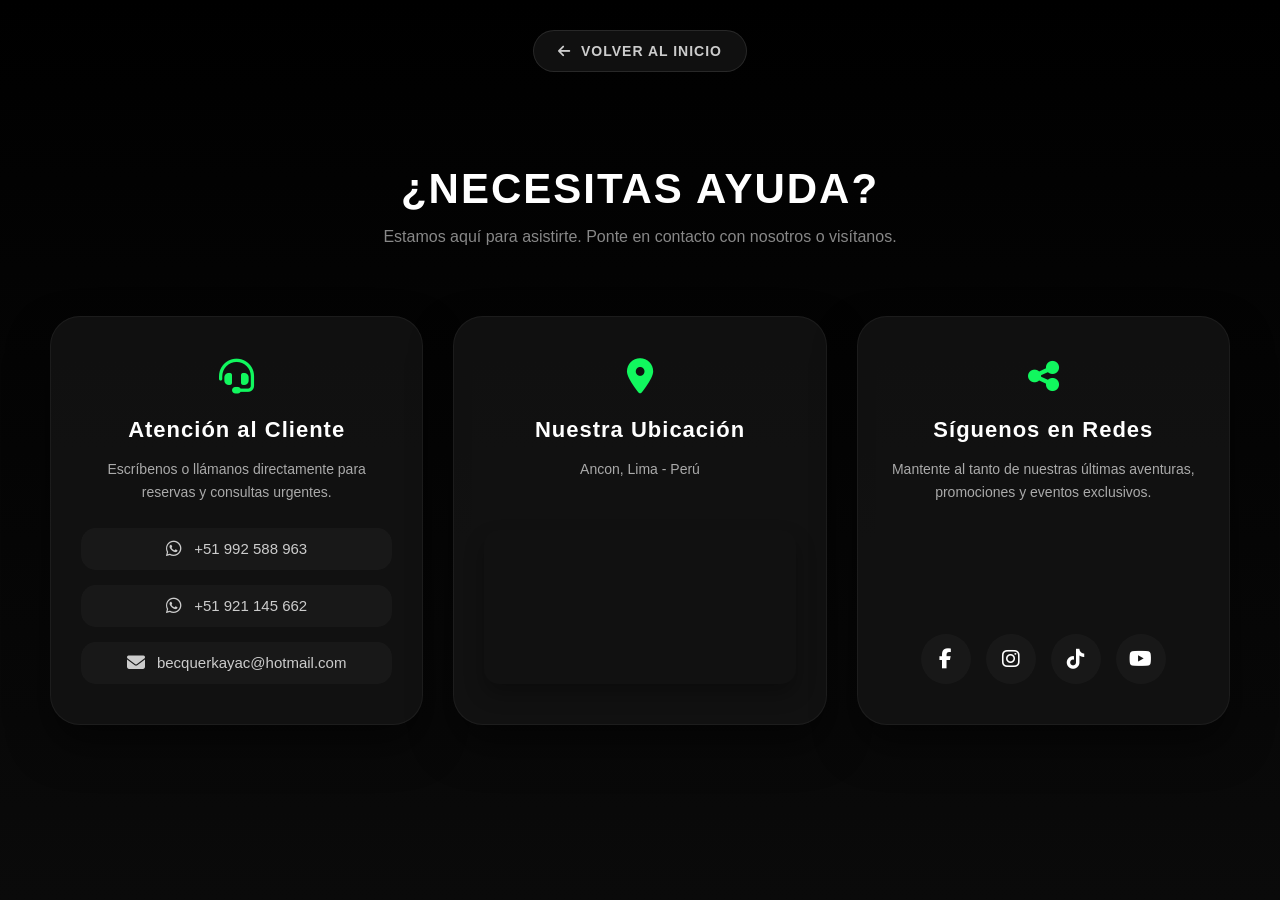
==== ayuda.html @ c469dd8b "Add files via upload" ====
<!DOCTYPE html>
<html lang="es">

<head>
    <meta charset="UTF-8">
    <title>Ayuda y Contacto - Becker</title>
    <link rel="stylesheet" href="ayuda.css">
    <link rel="stylesheet" href="https://cdnjs.cloudflare.com/ajax/libs/font-awesome/6.4.0/css/all.min.css">
</head>

<body>

    <div class="back-home-container">
        <a href="index.html" class="btn-back-home">
            <i class="fa-solid fa-arrow-left"></i> Volver al Inicio
        </a>
    </div>
    <section class="help-section">
        <div class="help-container">
            <div class="help-header">
                <h2>¿Necesitas Ayuda?</h2>
                <p>Estamos aquí para asistirte. Ponte en contacto con nosotros o visítanos.</p>
            </div>

            <div class="help-grid">

                <div class="help-card animate-card">
                    <div class="card-icon"><i class="fa-solid fa-headset"></i></div>
                    <h3>Atención al Cliente</h3>
                    <p>Escríbenos o llámanos directamente para reservas y consultas urgentes.</p>

                    <div class="contact-info">
                        <a href="https://wa.me/51992588963?text=hola%20vengo%20de%20la%20pagina%20web%20y%20quiero%20mas%20informacion%20sobre%20sus%20servicios"
                            target="_blank" class="contact-item">
                            <i class="fa-brands fa-whatsapp"></i> +51 992 588 963
                        </a>
                        <a href="https://wa.me/51921145662?text=hola%20vengo%20de%20la%20pagina%20web%20y%20quiero%20mas%20informacion%20sobre%20sus%20servicios"
                            target="_blank" class="contact-item">
                            <i class="fa-brands fa-whatsapp"></i> +51 921 145 662
                            <a href="mailto:becquerkayac@hotmail.com?subject=Consulta%20desde%20la%20Web"
                                class="contact-item">
                                <i class="fa-solid fa-envelope"></i> becquerkayac@hotmail.com
                            </a>
                    </div>
                </div>

                <div class="help-card animate-card">
                    <div class="card-icon"><i class="fa-solid fa-location-dot"></i></div>
                    <h3>Nuestra Ubicación</h3>
                    <p>Ancon, Lima - Perú</p>

                    <div class="map-container">
                        <iframe
                            src="https://maps.google.com/maps?q=6RG7%2B5H%20Anc%C3%B3n,%20Per%C3%BA&z=16&output=embed"
                            width="100%" height="150" style="border:0; border-radius: 17px;" allowfullscreen=""
                            loading="lazy">
                        </iframe>
                    </div>
                </div>

                <div class="help-card animate-card">
                    <div class="card-icon"><i class="fa-solid fa-share-nodes"></i></div>
                    <h3>Síguenos en Redes</h3>
                    <p>Mantente al tanto de nuestras últimas aventuras, promociones y eventos exclusivos.</p>

                    <div class="social-links">
                        <a href="https://www.facebook.com/esparcimientonauticobecquer" target="_blank"
                            class="social-btn facebook" aria-label="Facebook">
                            <i class="fa-brands fa-facebook-f"></i>
                        </a>
                        <a href="https://www.instagram.com/becquer_turismo_deporte/" target="_blank"
                            class="social-btn instagram" aria-label="Instagram">
                            <i class="fa-brands fa-instagram"></i>
                        </a>
                        <a href="https://www.tiktok.com/@becquer_ancon" target="_blank" class="social-btn tiktok"
                            aria-label="TikTok">
                            <i class="fa-brands fa-tiktok"></i>
                        </a>
                        <a href="https://www.youtube.com/@becquersoliscruz674" target="_blank"
                            class="social-btn youtube" aria-label="YouTube">
                            <i class="fa-brands fa-youtube"></i>
                        </a>
                    </div>
                </div>

            </div>
        </div>
    </section>

</body>

</html>
---- ayuda.css ----
* {
    margin: 0;
    padding: 0;
    box-sizing: border-box;
    font-family: 'Segoe UI', sans-serif;
}

.back-home-container {
    position: absolute;
    top: 30px;
    width: 100%;
    display: flex;
    justify-content: center;
    align-items: center;
    z-index: 100;
    pointer-events: none;
}

.btn-back-home {
    display: inline-flex;
    align-items: center;
    gap: 10px;
    color: #ccc;
    text-decoration: none;
    font-size: 14px;
    font-weight: bold;
    text-transform: uppercase;
    letter-spacing: 1px;
    padding: 12px 24px;
    background: rgba(20, 20, 20, 0.8);
    border: 1px solid rgba(255, 255, 255, 0.1);
    border-radius: 30px;
    transition: all 0.3s ease;
    pointer-events: auto;
    backdrop-filter: blur(5px);
}

.btn-back-home:hover {
    color: #000;
    background: #11f75e;
    border-color: #11f75e;
    transform: translateY(-3px);
    box-shadow: 0 10px 20px rgba(17, 247, 94, 0.2);
}

@media (max-width: 768px) {
    .back-home-container {
        position: relative;
        top: 20px;
        margin-bottom: 20px;
    }

    .help-section {
        padding-top: 20px;
    }
}

body {
    background: #000;
    color: white;
}

.help-section {
    min-height: 100vh;
    width: 100%;
    display: flex;
    justify-content: center;
    align-items: center;
    background: linear-gradient(to bottom, #000000, #0a0a0a);
    padding: 80px 20px;
}

.help-container {
    max-width: 1200px;
    width: 100%;
    margin: 0 auto;
}

.help-header {
    text-align: center;
    margin-bottom: 60px;
}

.help-header h2 {
    font-size: 42px;
    letter-spacing: 2px;
    text-transform: uppercase;
    margin-bottom: 15px;
    color: white;
}

.help-header p {
    font-size: 16px;
    color: #888;
}

.help-grid {
    display: grid;
    grid-template-columns: repeat(auto-fit, minmax(320px, 1fr));
    gap: 30px;
    padding: 10px;
}

.help-card {
    background: rgba(20, 20, 20, 0.8);
    border: 1px solid rgba(255, 255, 255, 0.05);
    border-radius: 30px;
    padding: 40px 30px;
    text-align: center;
    transition: all 0.4s ease;
    box-shadow: 0 20px 40px rgba(0, 0, 0, 0.5);
    display: flex;
    flex-direction: column;
    align-items: center;
}

.help-card:hover {
    transform: translateY(-10px);
    border-color: #11f75e;
    box-shadow: 0 30px 60px rgba(17, 247, 94, 0.1);
}

.card-icon {
    font-size: 35px;
    color: #11f75e;
    margin-bottom: 20px;
}

.help-card h3 {
    font-size: 22px;
    margin-bottom: 15px;
    letter-spacing: 1px;
}

.help-card p {
    font-size: 14px;
    color: #aaa;
    line-height: 1.6;
    margin-bottom: 25px;
}

.contact-info {
    width: 100%;
    display: flex;
    flex-direction: column;
    gap: 15px;
}

.contact-item {
    display: flex;
    align-items: center;
    justify-content: center;
    gap: 12px;
    color: #ccc;
    text-decoration: none;
    font-size: 15px;
    padding: 12px;
    background: rgba(255, 255, 255, 0.03);
    border-radius: 15px;
    transition: 0.3s;
    width: 100%;
}

.contact-item:hover {
    background: rgba(17, 247, 94, 0.1);
    color: #11f75e;
}

.contact-item i {
    font-size: 18px;
}

.map-container {
    width: 100%;
    margin-top: auto;
    border-radius: 15px;
    overflow: hidden;
    box-shadow: 0 10px 20px rgba(0, 0, 0, 0.3);
}

.social-links {
    display: flex;
    gap: 15px;
    justify-content: center;
    margin-top: auto;
}

.social-btn {
    width: 50px;
    height: 50px;
    border-radius: 50%;
    background: rgba(255, 255, 255, 0.03);
    display: flex;
    justify-content: center;
    align-items: center;
    color: white;
    font-size: 20px;
    text-decoration: none;
    transition: 0.3s cubic-bezier(0.175, 0.885, 0.32, 1.275);
}

.social-btn:hover {
    transform: scale(1.15);
    color: #000;
}

.social-btn.facebook:hover {
    background: #1877f2;
}

.social-btn.instagram:hover {
    background: #e1306c;
}

.social-btn.tiktok:hover {
    background: #fff;
    color: #000;
}

.social-btn.youtube:hover {
    background: #ff0000;
}

@media (max-width: 768px) {
    .help-header h2 {
        font-size: 32px;
    }

    .help-grid {
        grid-template-columns: 1fr;
    }
}
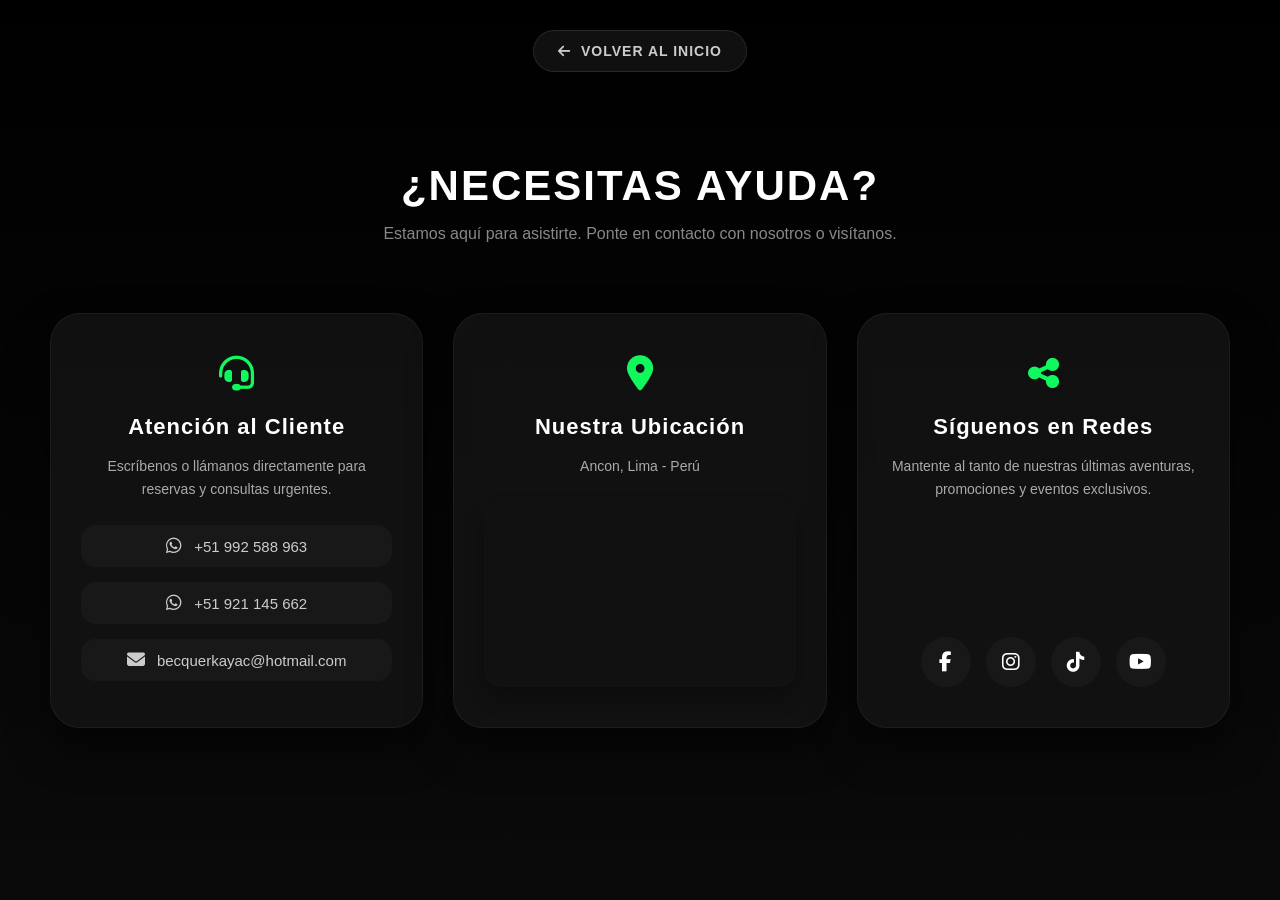
==== commit 796e8d06: "Update ayuda.html" ====
--- a/ayuda.html
+++ b/ayuda.html
@@ -3,6 +3,7 @@
 
 <head>
     <meta charset="UTF-8">
+    <meta name="viewport" content="width=device-width, initial-scale=1.0">
     <title>Ayuda y Contacto - Becker</title>
     <link rel="stylesheet" href="ayuda.css">
     <link rel="stylesheet" href="https://cdnjs.cloudflare.com/ajax/libs/font-awesome/6.4.0/css/all.min.css">
@@ -15,6 +16,7 @@
             <i class="fa-solid fa-arrow-left"></i> Volver al Inicio
         </a>
     </div>
+
     <section class="help-section">
         <div class="help-container">
             <div class="help-header">
@@ -37,10 +39,11 @@
                         <a href="https://wa.me/51921145662?text=hola%20vengo%20de%20la%20pagina%20web%20y%20quiero%20mas%20informacion%20sobre%20sus%20servicios"
                             target="_blank" class="contact-item">
                             <i class="fa-brands fa-whatsapp"></i> +51 921 145 662
-                            <a href="mailto:becquerkayac@hotmail.com?subject=Consulta%20desde%20la%20Web"
-                                class="contact-item">
-                                <i class="fa-solid fa-envelope"></i> becquerkayac@hotmail.com
-                            </a>
+                        </a>
+                        <a href="mailto:becquerkayac@hotmail.com?subject=Consulta%20desde%20la%20Web"
+                            class="contact-item">
+                            <i class="fa-solid fa-envelope"></i> becquerkayac@hotmail.com
+                        </a>
                     </div>
                 </div>
 
@@ -51,8 +54,8 @@
 
                     <div class="map-container">
                         <iframe
-                            src="https://maps.google.com/maps?q=6RG7%2B5H%20Anc%C3%B3n,%20Per%C3%BA&z=16&output=embed"
-                            width="100%" height="150" style="border:0; border-radius: 17px;" allowfullscreen=""
+                            src="https://www.google.com/maps/embed?pb=!11m18!1m12!1m3!1d3908.435794503792!2d-77.1784964!3d-11.7513155!2m3!1f0!2f0!3f0!3m2!1i1024!2i768!4f13.1!3m3!1m2!1s0x91068940608fa8d7%3A0x6b107e3bc57b545f!2sMalec%C3%B3n%20Ferreyros%2C%20Anc%C3%B3n!5e0!3m2!1ses!2spe!4v1710000000000!5m2!1ses!2spe"
+                            width="100%" height="180" style="border:0; border-radius: 17px;" allowfullscreen=""
                             loading="lazy">
                         </iframe>
                     </div>
@@ -89,4 +92,4 @@
 
 </body>
 
-</html>+</html>
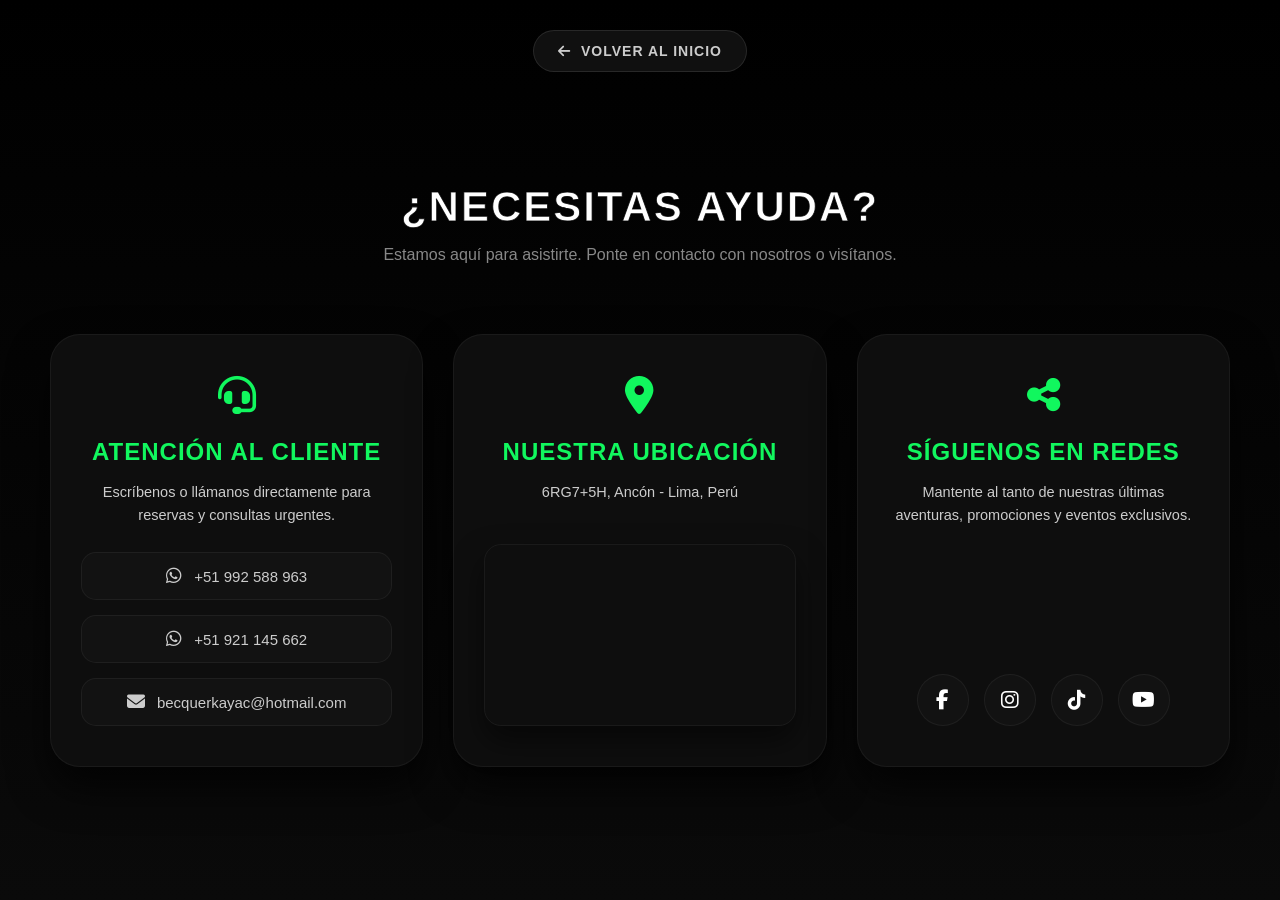
==== commit fb1789f6: "Update ayuda.html" ====
--- a/ayuda.html
+++ b/ayuda.html
@@ -47,19 +47,22 @@
                     </div>
                 </div>
 
-                <div class="help-card animate-card">
-                    <div class="card-icon"><i class="fa-solid fa-location-dot"></i></div>
-                    <h3>Nuestra Ubicación</h3>
-                    <p>Ancon, Lima - Perú</p>
+               <div class="help-card animate-card">
+    <div class="card-icon"><i class="fa-solid fa-location-dot"></i></div>
+    <h3>Nuestra Ubicación</h3>
+    <p>6RG7+5H, Ancón - Lima, Perú</p>
 
-                    <div class="map-container">
-                        <iframe
-                            src="https://www.google.com/maps/embed?pb=!11m18!1m12!1m3!1d3908.435794503792!2d-77.1784964!3d-11.7513155!2m3!1f0!2f0!3f0!3m2!1i1024!2i768!4f13.1!3m3!1m2!1s0x91068940608fa8d7%3A0x6b107e3bc57b545f!2sMalec%C3%B3n%20Ferreyros%2C%20Anc%C3%B3n!5e0!3m2!1ses!2spe!4v1710000000000!5m2!1ses!2spe"
-                            width="100%" height="180" style="border:0; border-radius: 17px;" allowfullscreen=""
-                            loading="lazy">
-                        </iframe>
-                    </div>
-                </div>
+    <div class="map-container">
+        <iframe
+            src="https://maps.google.com/maps?q=-11.774460349816877,-77.18609567826222&hl=es&z=18&output=embed"
+            width="100%"
+            height="180"
+            style="border:0; border-radius:17px;"
+            allowfullscreen=""
+            loading="lazy">
+        </iframe>
+    </div>
+</div>
 
                 <div class="help-card animate-card">
                     <div class="card-icon"><i class="fa-solid fa-share-nodes"></i></div>
--- a/ayuda.css
+++ b/ayuda.css
@@ -3,6 +3,11 @@
     padding: 0;
     box-sizing: border-box;
     font-family: 'Segoe UI', sans-serif;
+}
+
+body {
+    background: #000;
+    color: white;
 }
 
 .back-home-container {
@@ -43,22 +48,6 @@
     box-shadow: 0 10px 20px rgba(17, 247, 94, 0.2);
 }
 
-@media (max-width: 768px) {
-    .back-home-container {
-        position: relative;
-        top: 20px;
-        margin-bottom: 20px;
-    }
-
-    .help-section {
-        padding-top: 20px;
-    }
-}
-
-body {
-    background: #000;
-    color: white;
-}
 
 .help-section {
     min-height: 100vh;
@@ -67,7 +56,7 @@
     justify-content: center;
     align-items: center;
     background: linear-gradient(to bottom, #000000, #0a0a0a);
-    padding: 80px 20px;
+    padding: 120px 20px 60px 20px;
 }
 
 .help-container {
@@ -87,6 +76,7 @@
     text-transform: uppercase;
     margin-bottom: 15px;
     color: white;
+    -webkit-text-stroke: 1px rgba(0, 0, 0, 0.8);
 }
 
 .help-header p {
@@ -102,13 +92,13 @@
 }
 
 .help-card {
-    background: rgba(20, 20, 20, 0.8);
+    background: rgba(15, 15, 15, 0.98);
     border: 1px solid rgba(255, 255, 255, 0.05);
     border-radius: 30px;
     padding: 40px 30px;
     text-align: center;
-    transition: all 0.4s ease;
-    box-shadow: 0 20px 40px rgba(0, 0, 0, 0.5);
+    transition: all 0.4s cubic-bezier(.19, 1, .22, 1);
+    box-shadow: 0 20px 40px rgba(0, 0, 0, 0.7);
     display: flex;
     flex-direction: column;
     align-items: center;
@@ -117,24 +107,26 @@
 .help-card:hover {
     transform: translateY(-10px);
     border-color: #11f75e;
-    box-shadow: 0 30px 60px rgba(17, 247, 94, 0.1);
+    box-shadow: 0 30px 60px rgba(17, 247, 94, 0.15);
 }
 
 .card-icon {
-    font-size: 35px;
+    font-size: 38px;
     color: #11f75e;
     margin-bottom: 20px;
 }
 
 .help-card h3 {
-    font-size: 22px;
+    font-size: 24px;
+    color: #11f75e;
     margin-bottom: 15px;
+    text-transform: uppercase;
     letter-spacing: 1px;
 }
 
 .help-card p {
-    font-size: 14px;
-    color: #aaa;
+    font-size: 14.5px;
+    color: #ccc;
     line-height: 1.6;
     margin-bottom: 25px;
 }
@@ -154,15 +146,17 @@
     color: #ccc;
     text-decoration: none;
     font-size: 15px;
-    padding: 12px;
-    background: rgba(255, 255, 255, 0.03);
+    padding: 14px;
+    background: rgba(255, 255, 255, 0.02);
+    border: 1px solid rgba(255, 255, 255, 0.05);
     border-radius: 15px;
-    transition: 0.3s;
+    transition: all 0.3s ease;
     width: 100%;
 }
 
 .contact-item:hover {
-    background: rgba(17, 247, 94, 0.1);
+    background: rgba(17, 247, 94, 0.08);
+    border-color: #11f75e;
     color: #11f75e;
 }
 
@@ -173,9 +167,14 @@
 .map-container {
     width: 100%;
     margin-top: auto;
-    border-radius: 15px;
+    border-radius: 17px;
     overflow: hidden;
-    box-shadow: 0 10px 20px rgba(0, 0, 0, 0.3);
+    border: 1px solid rgba(255, 255, 255, 0.05);
+    box-shadow: 0 15px 30px rgba(0, 0, 0, 0.5);
+}
+
+.map-container iframe {
+    display: block;
 }
 
 .social-links {
@@ -186,22 +185,24 @@
 }
 
 .social-btn {
-    width: 50px;
-    height: 50px;
+    width: 52px;
+    height: 52px;
     border-radius: 50%;
-    background: rgba(255, 255, 255, 0.03);
+    background: rgba(255, 255, 255, 0.02);
+    border: 1px solid rgba(255, 255, 255, 0.05);
     display: flex;
     justify-content: center;
     align-items: center;
     color: white;
     font-size: 20px;
     text-decoration: none;
-    transition: 0.3s cubic-bezier(0.175, 0.885, 0.32, 1.275);
+    transition: all 0.3s cubic-bezier(0.175, 0.885, 0.32, 1.275);
 }
 
 .social-btn:hover {
     transform: scale(1.15);
     color: #000;
+    border-color: transparent;
 }
 
 .social-btn.facebook:hover {
@@ -222,11 +223,33 @@
 }
 
 @media (max-width: 768px) {
+    .back-home-container {
+        position: relative;
+        top: 25px;
+        margin-bottom: 0;
+    }
+
+    .help-section {
+        padding: 50px 15px;
+        flex-direction: column;
+    }
+
+    .help-header {
+        margin-bottom: 40px;
+    }
+
     .help-header h2 {
-        font-size: 32px;
+        font-size: 30px;
     }
 
     .help-grid {
-        grid-template-columns: 1fr;
-    }
-}+        grid-template-columns: 1fr !important;
+        gap: 25px;
+        width: 100%;
+    }
+
+    .help-card {
+        padding: 30px 20px;
+        width: 100%;
+    }
+}
